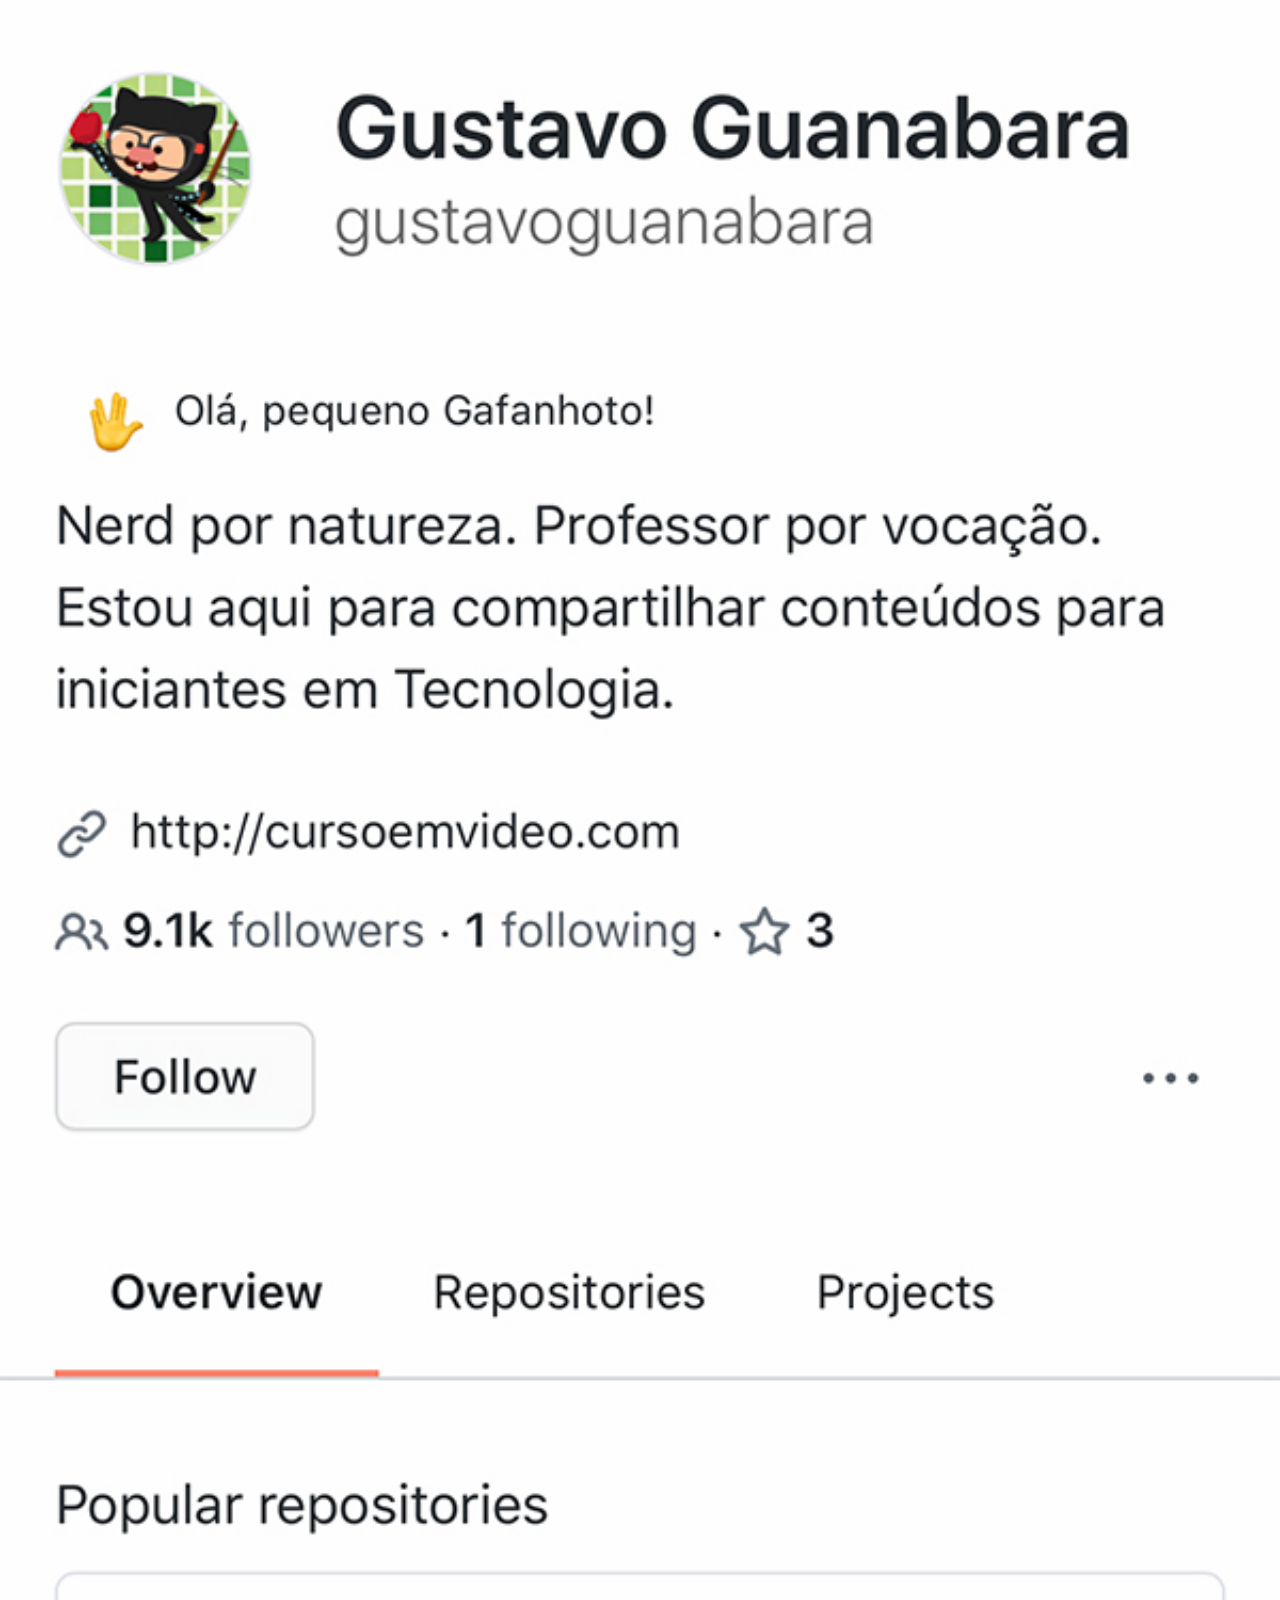
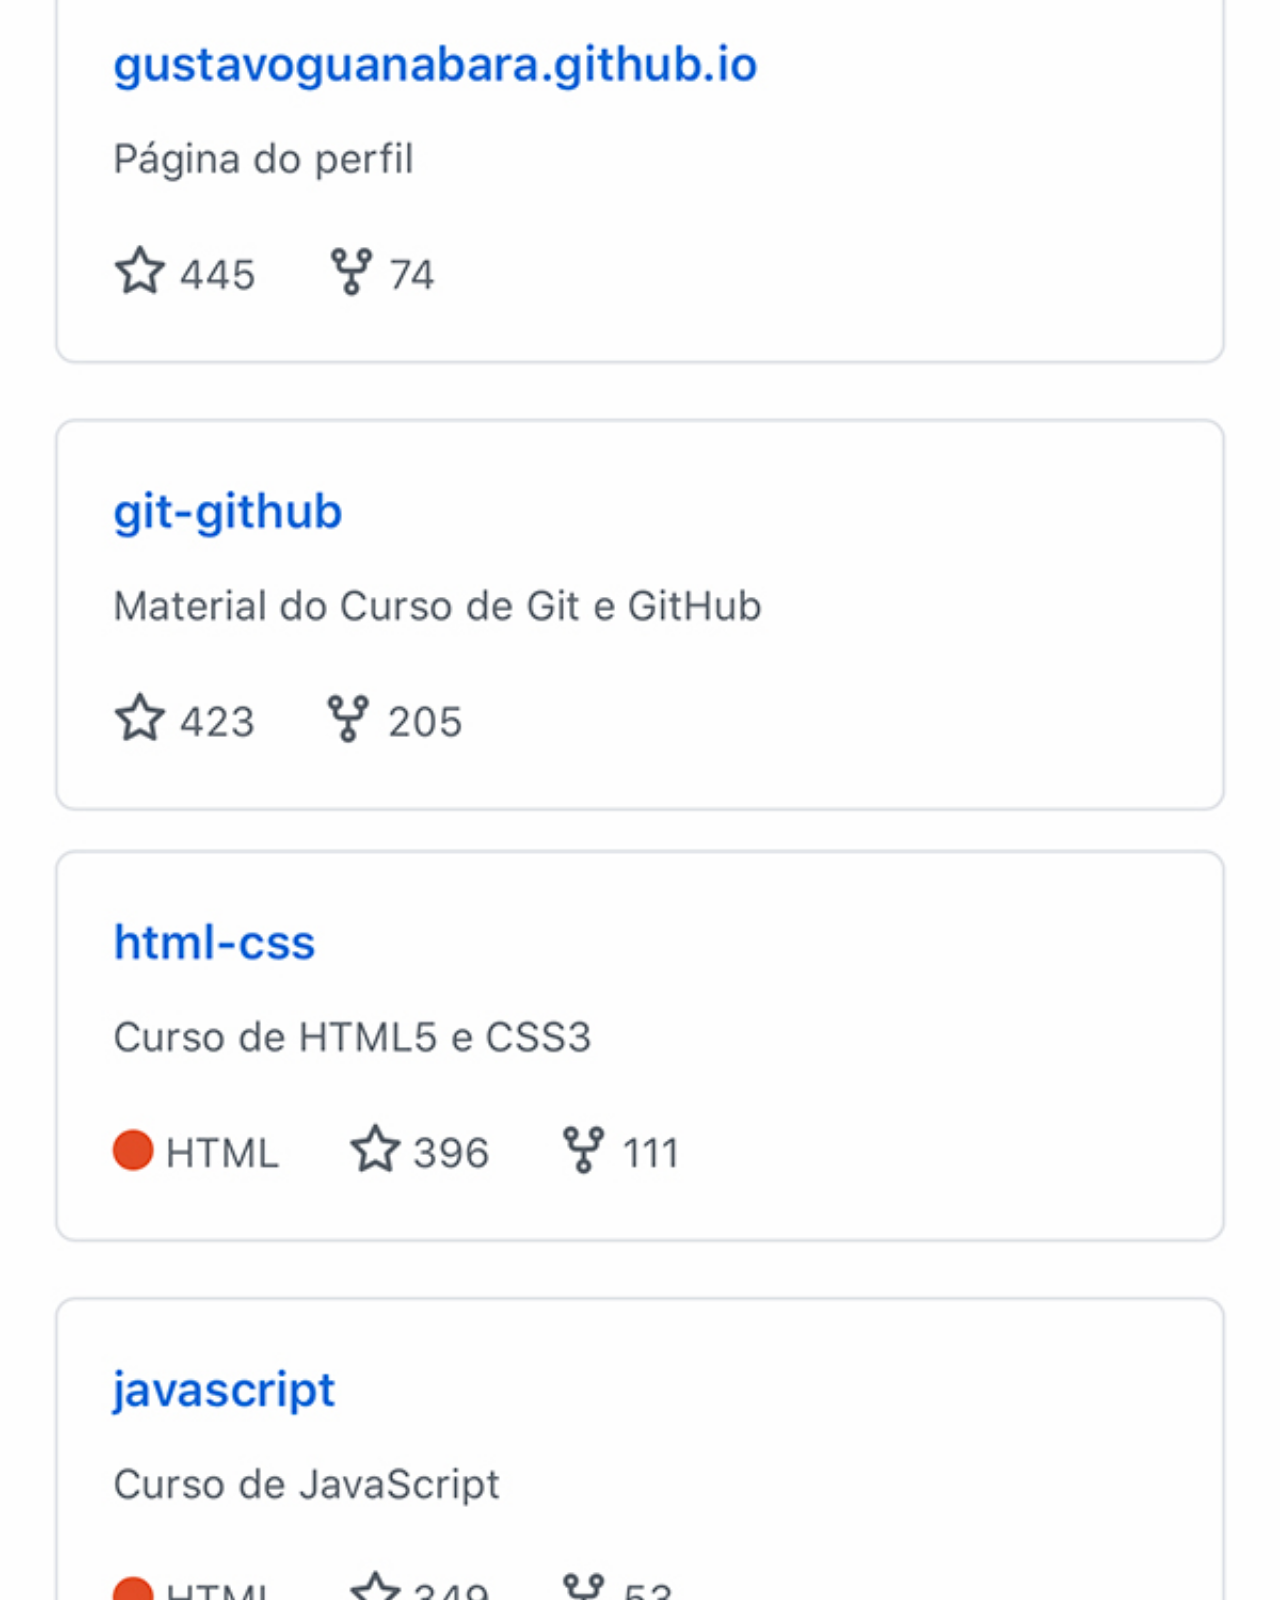
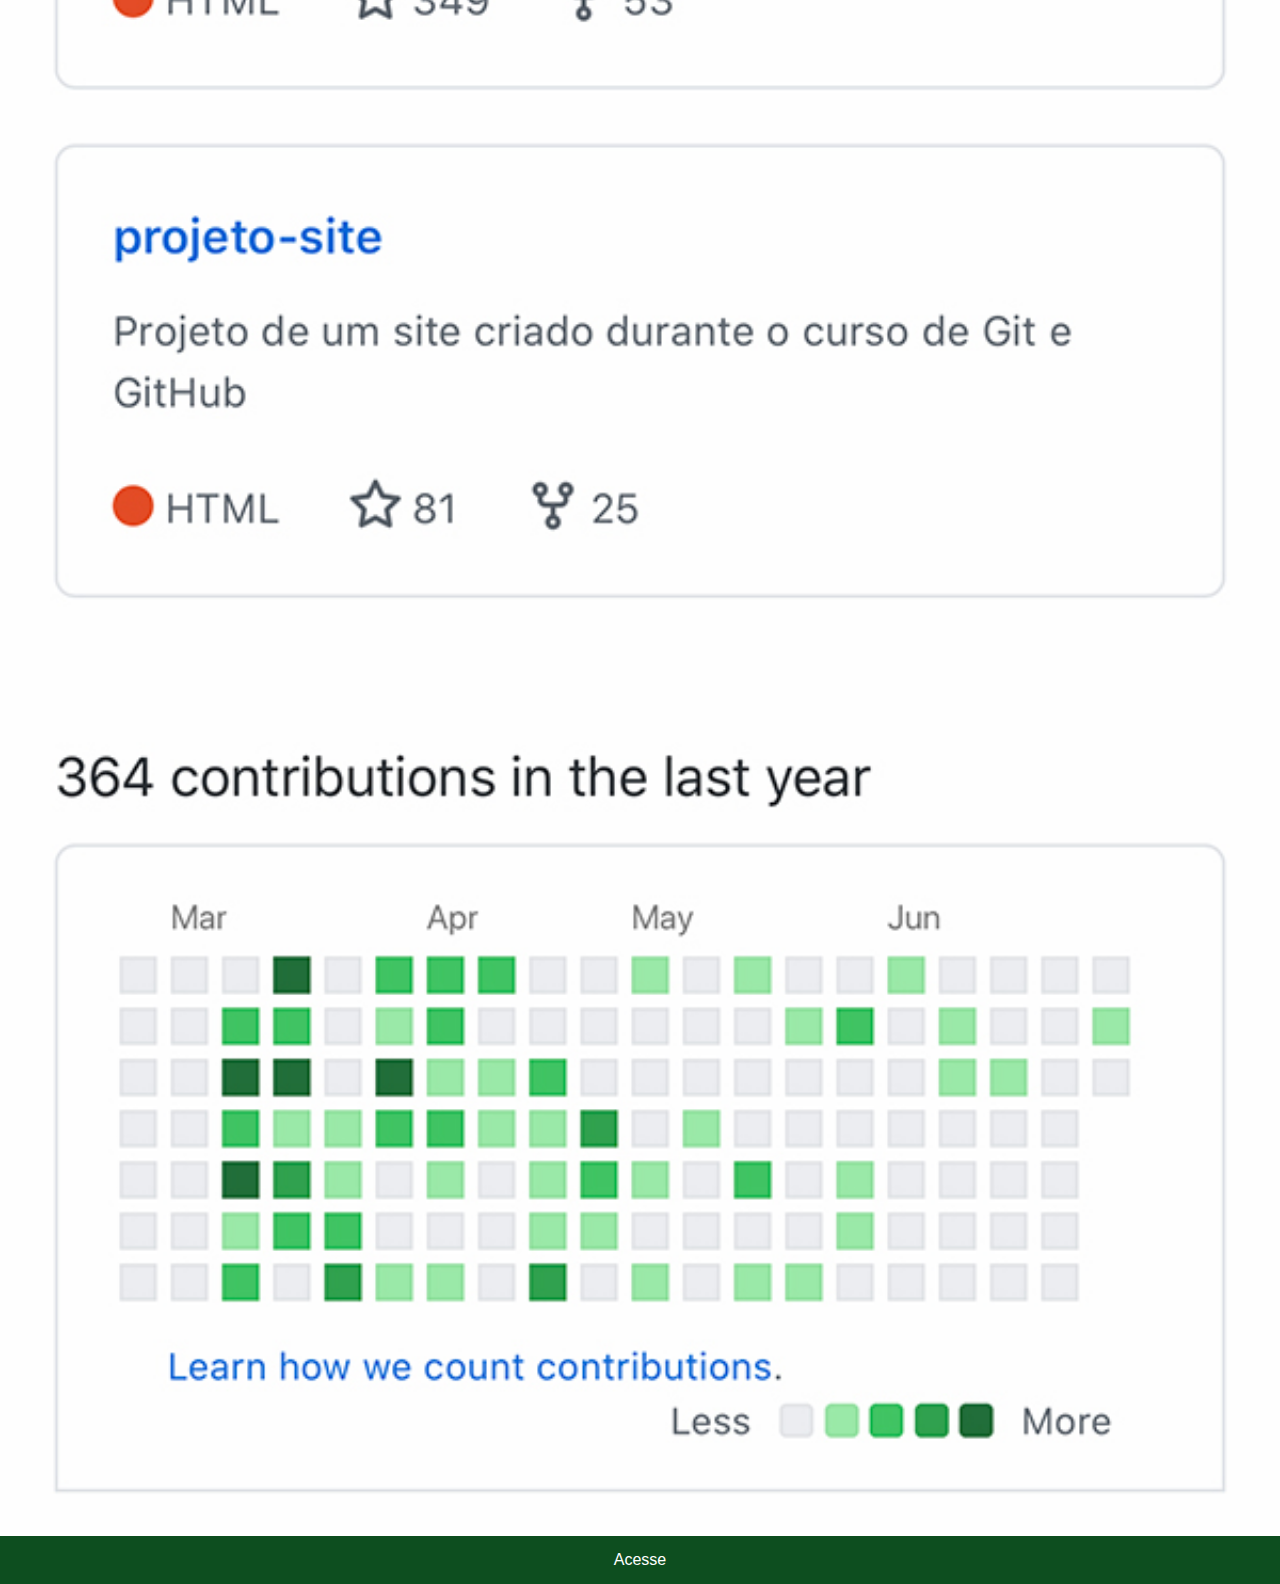
==== github.html @ eb058cbe "Adicionei as Redes Sociais" ====
<!DOCTYPE html>
<html lang="en">
<head>
    <meta charset="UTF-8">
    <meta http-equiv="X-UA-Compatible" content="IE=edge">
    <meta name="viewport" content="width=device-width, initial-scale=1.0">
    <title>GitHub</title>
    <link rel="stylesheet" href="estilos/social.css">
    <style>
        a{
            background-color: #0d4e1f;
        }
        a:hover {
            background-color: #1ac74b;
        }
    </style>
</head>
<body>
    <img src="imagens/tela-github.jpg" alt="GitHub">
    <a href="https://github.com/davimacedo07" target="_blank">Acesse</a>
</body>
</html>
---- estilos/social.css ----
@charset "UTF-8";

*{
    padding: 0px;
    margin: 0px;
    font-family: Arial, Helvetica, sans-serif;
}
::-webkit-scrollbar{
    width: 0px;
    height: 0px;
}
img {
    width: 100vw;
}
a{   
    display: block;
    background-color: darkred;
    padding: 15px;
    text-align: center;
    color: white;
    text-decoration: none;
}
a:hover {
    background-color: red;
    
}
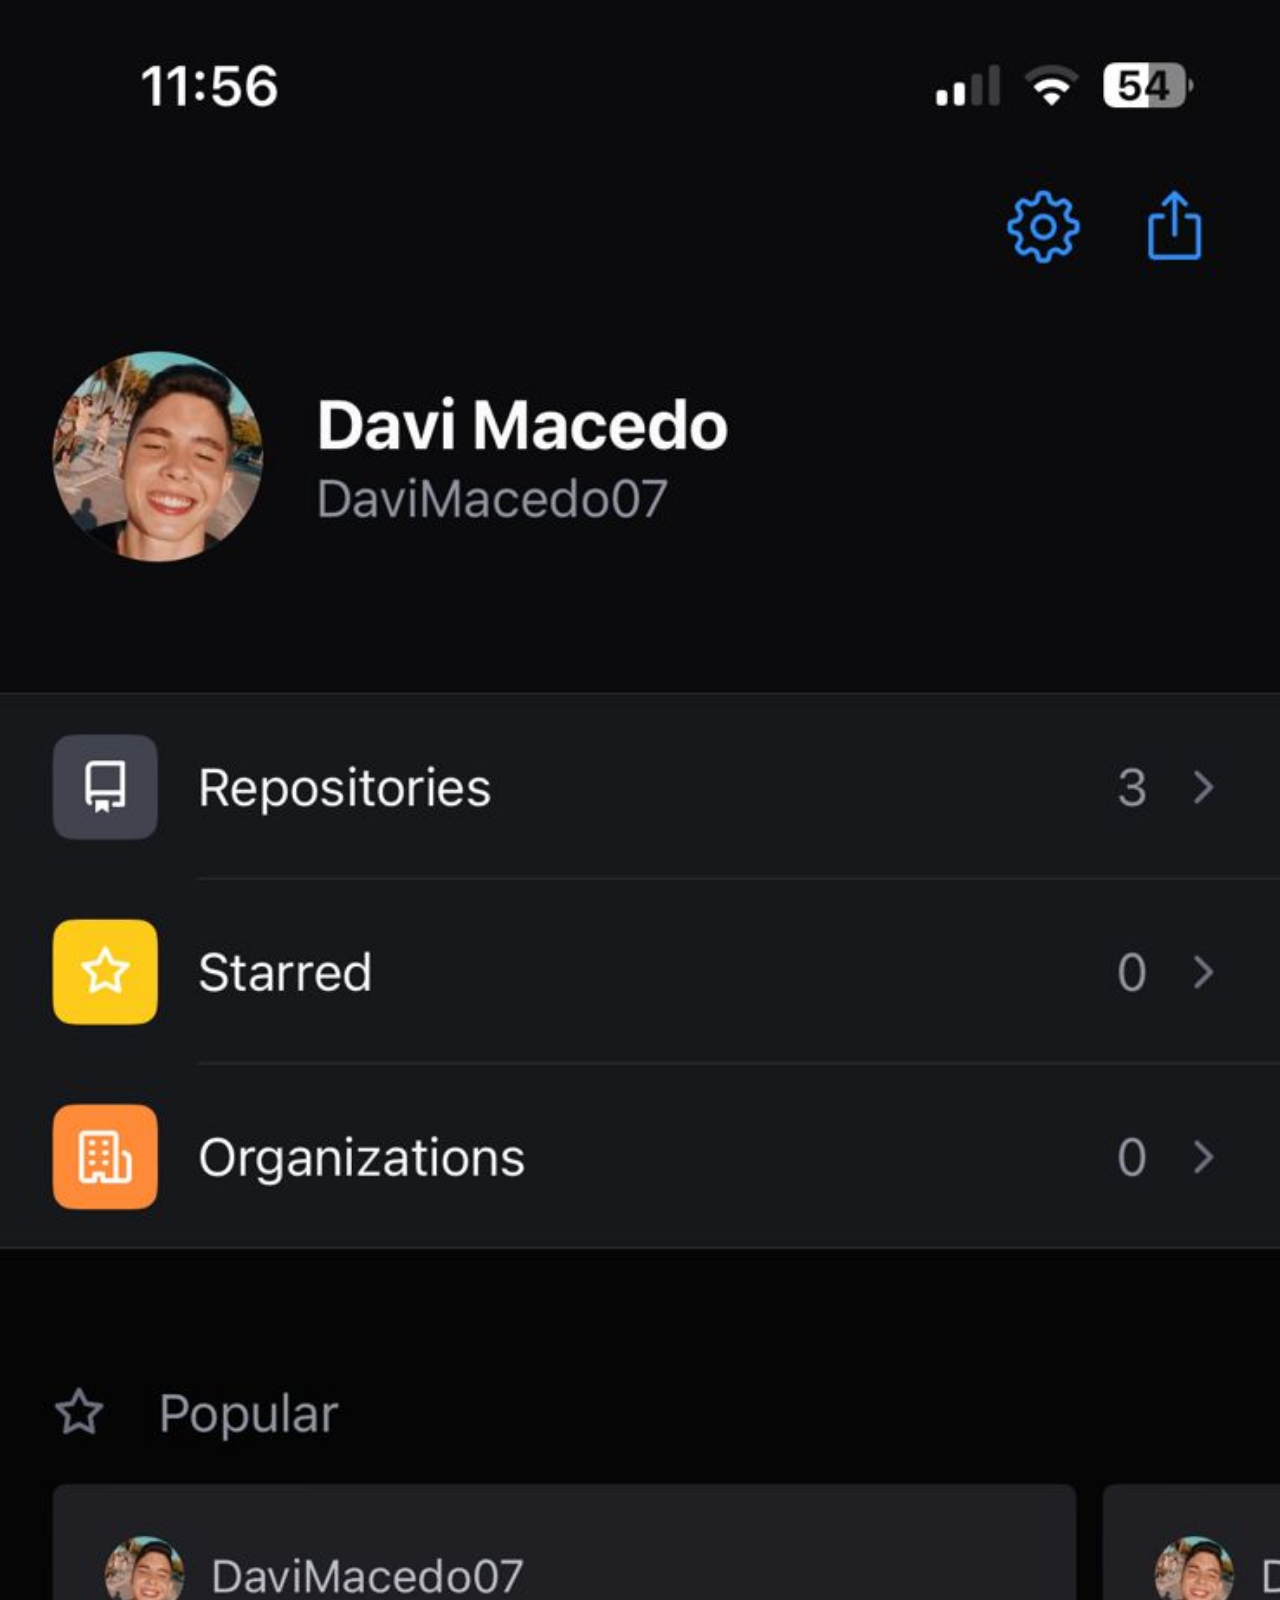
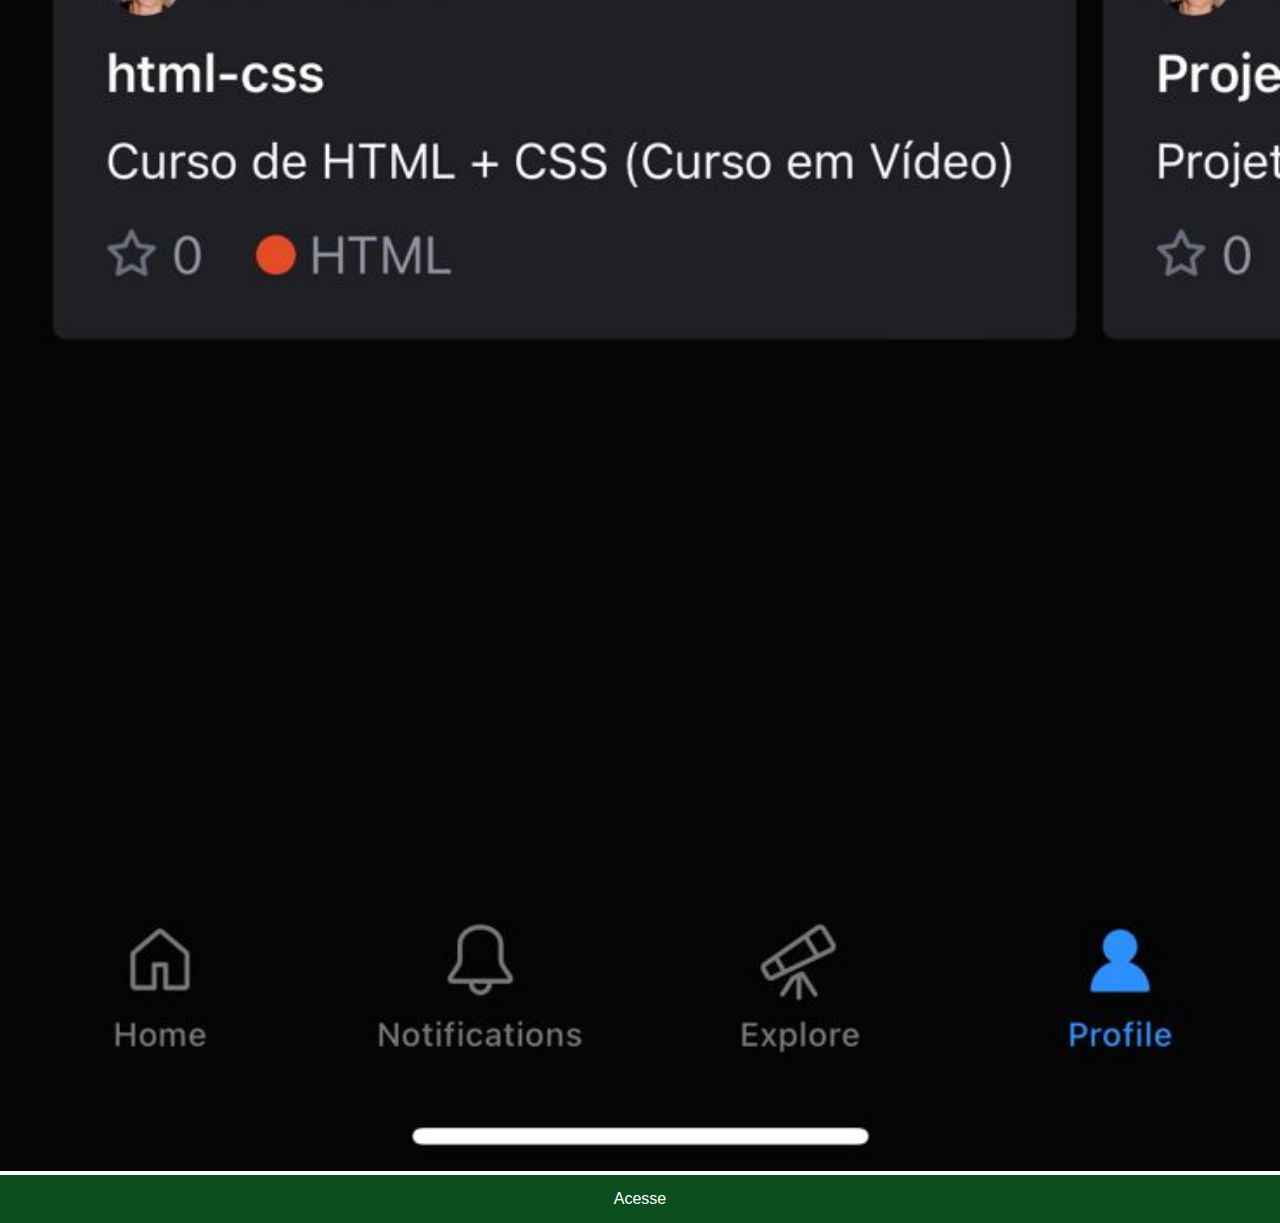
==== commit a0168b11: "terminei" ====
--- a/github.html
+++ b/github.html
@@ -16,7 +16,7 @@
     </style>
 </head>
 <body>
-    <img src="imagens/tela-github.jpg" alt="GitHub">
+    <img src="imagens/github-davi.jpeg" alt="GitHub">
     <a href="https://github.com/davimacedo07" target="_blank">Acesse</a>
 </body>
 </html>